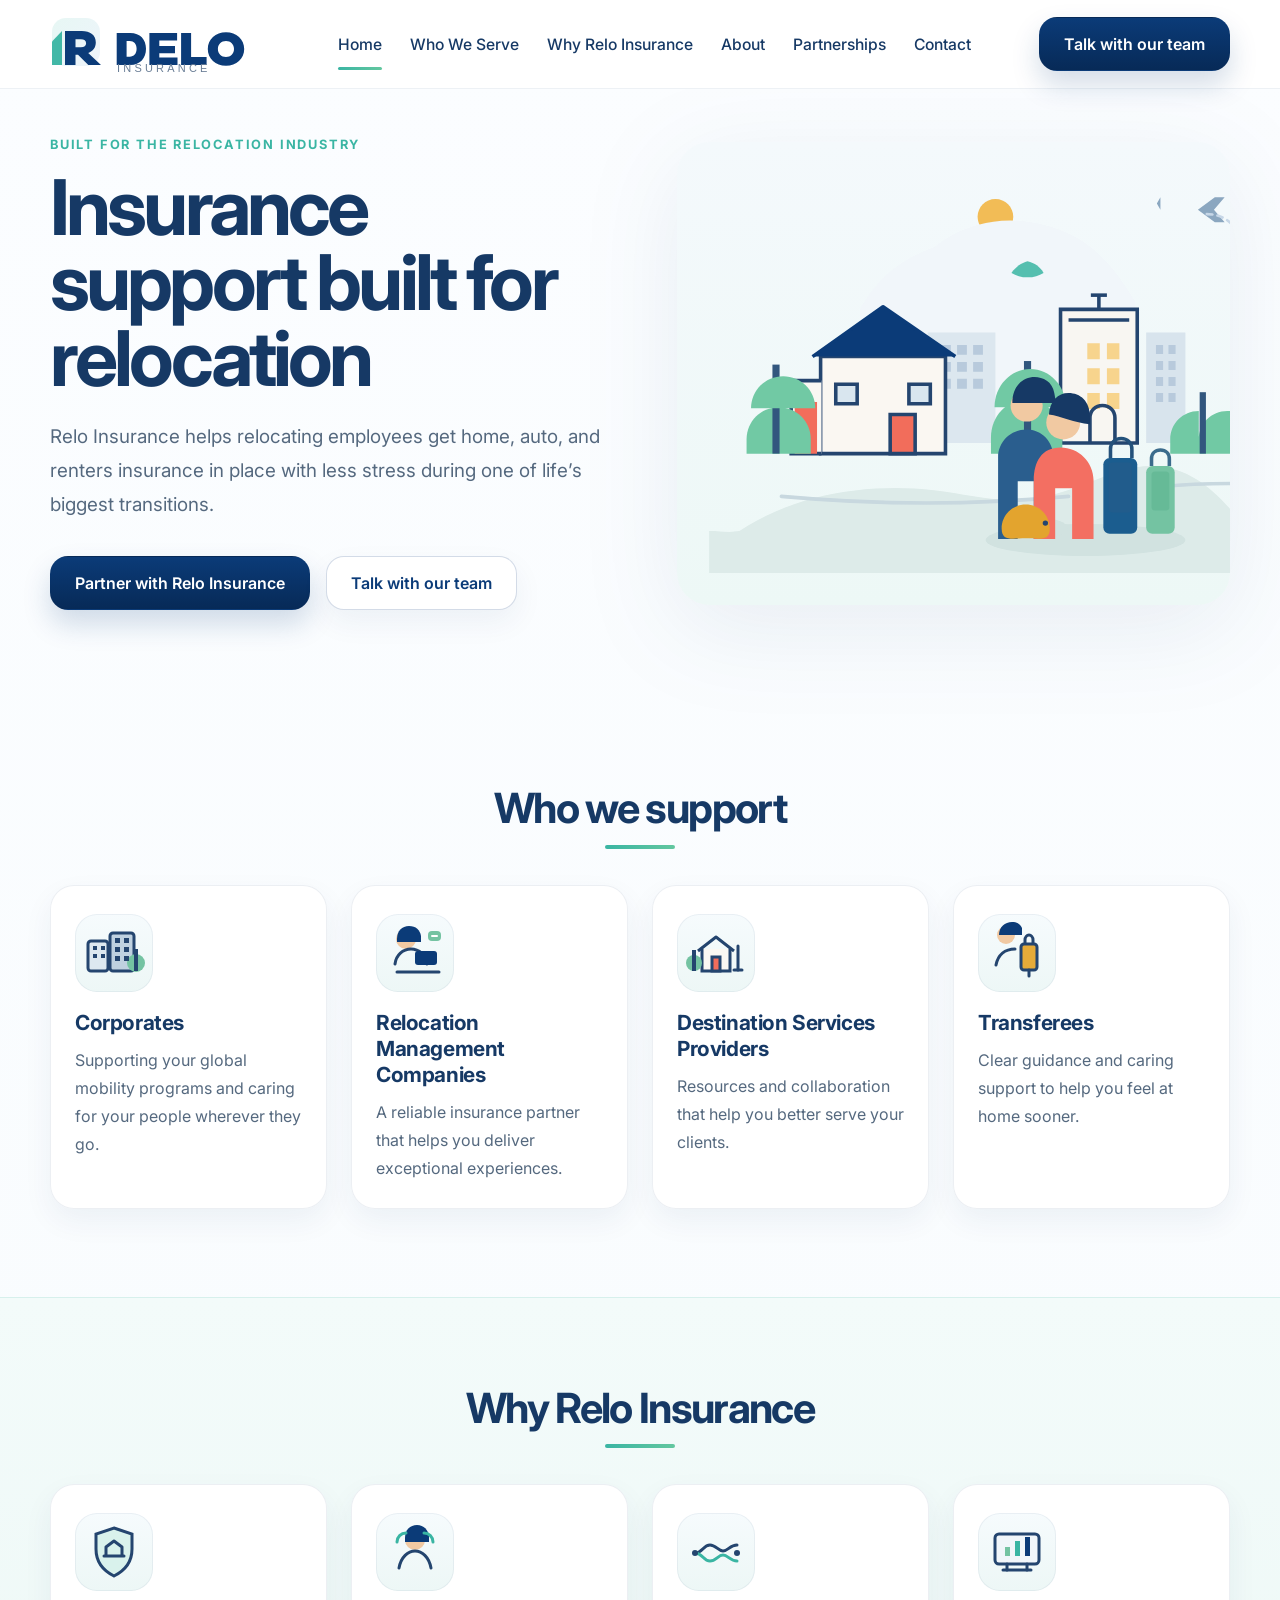
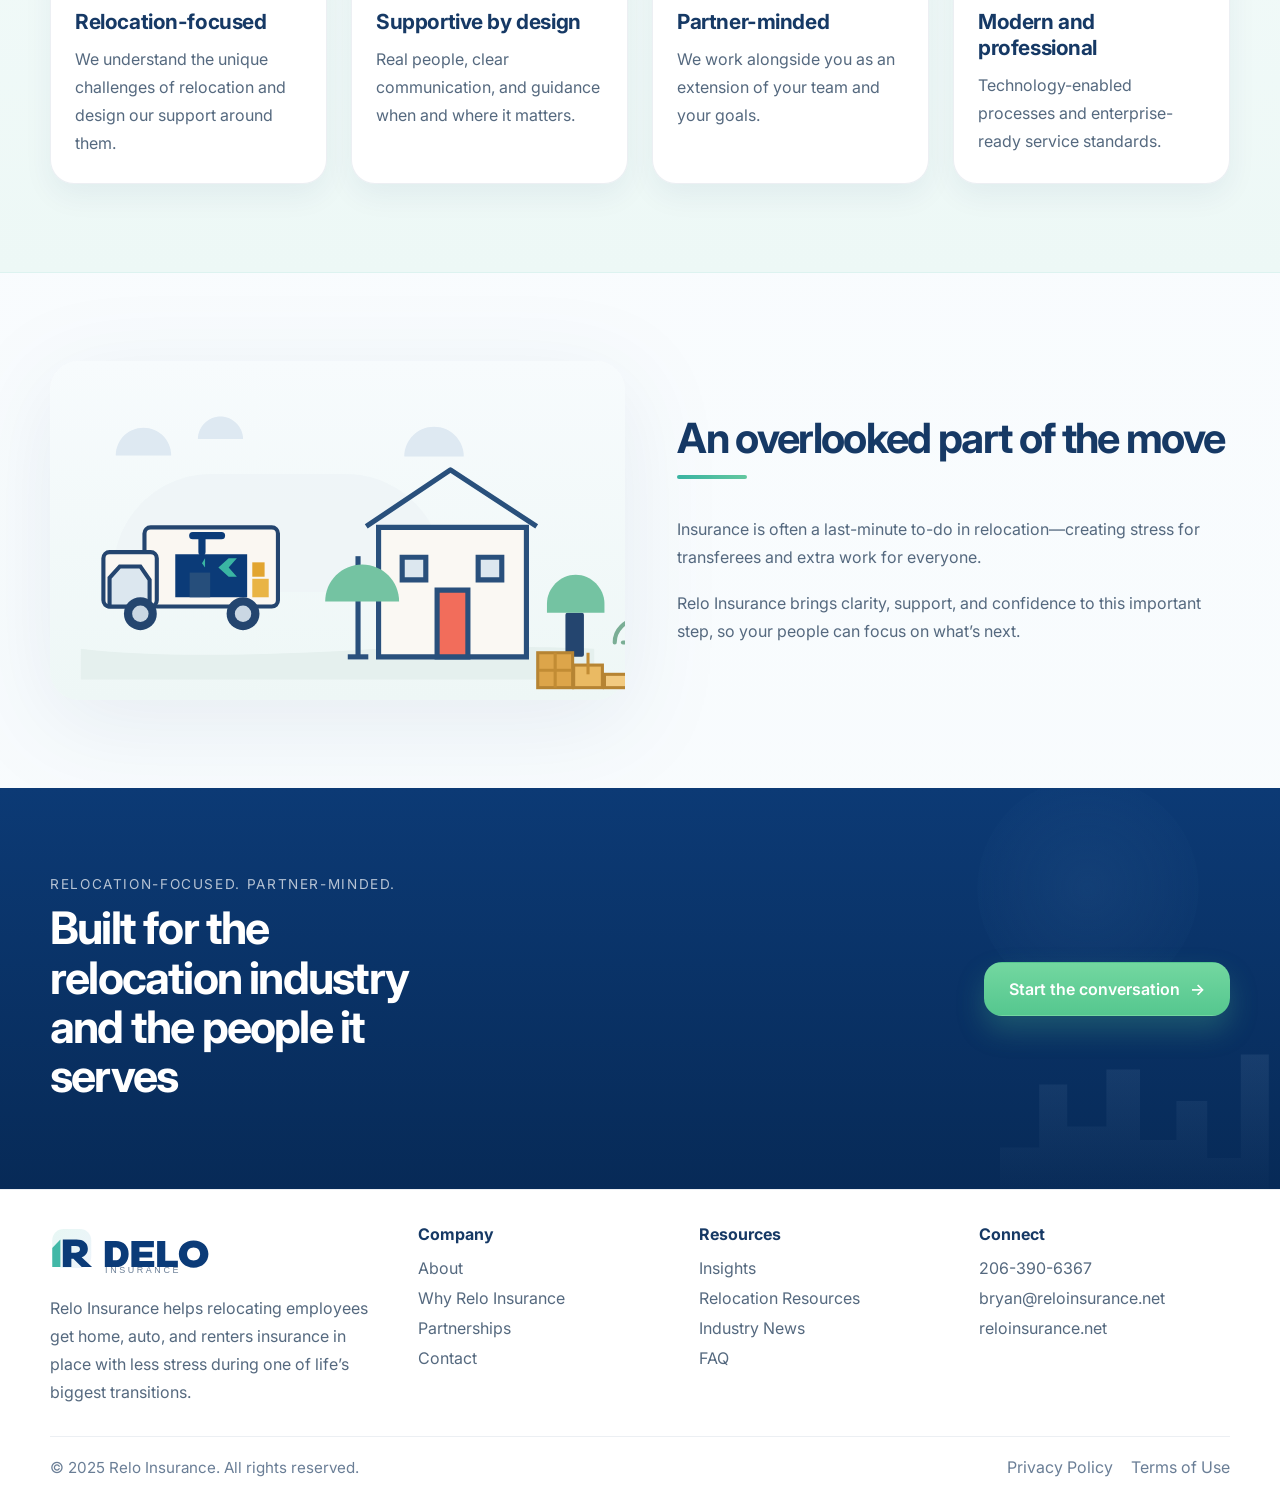
==== relo_site_mockup_pro_v7/index.html @ f41d99a3 "Add files via upload" ====
<!DOCTYPE html>

<html lang="en">
<head>
<meta charset="utf-8"/>
<meta content="width=device-width, initial-scale=1.0" name="viewport"/>
<title>Relo Insurance | Insurance support built for relocation</title>
<meta content="Relo Insurance helps relocating employees get home, auto, and renters insurance in place with less stress during one of life’s biggest transitions." name="description"/>
<meta content="#0b3b78" name="theme-color"/>
<link href="https://fonts.googleapis.com" rel="preconnect"/>
<link crossorigin="" href="https://fonts.gstatic.com" rel="preconnect"/>
<link href="https://fonts.googleapis.com/css2?family=Inter:wght@400;500;600;700;800&amp;display=swap" rel="stylesheet"/>
<link href="styles.css" rel="stylesheet"/>
</head>
<body>
<a class="skip-link" href="#main">Skip to content</a>
<header class="site-header">
<div class="container nav-shell">
<a aria-label="Relo Insurance home" class="brand" href="index.html"><img alt="Relo Insurance" height="64" src="assets/relo-logo.svg" width="220"/></a>
<nav aria-label="Primary navigation" class="main-nav">
<a class="is-active" href="index.html">Home</a>
<a href="who-we-serve.html">Who We Serve</a>
<a href="why-relo-insurance.html">Why Relo Insurance</a>
<a href="about.html">About</a>
<a href="partnerships.html">Partnerships</a>
<a href="contact.html">Contact</a>
</nav>
<div class="nav-actions">
<a class="button button-primary" href="contact.html">Talk with our team</a>
<button aria-controls="mobile-nav" aria-expanded="false" aria-label="Toggle menu" class="nav-toggle" type="button"><span></span><span></span><span></span></button>
</div>
</div>
<nav aria-label="Mobile navigation" class="mobile-nav" id="mobile-nav">
<a href="index.html">Home</a>
<a href="who-we-serve.html">Who We Serve</a>
<a href="why-relo-insurance.html">Why Relo Insurance</a>
<a href="about.html">About</a>
<a href="partnerships.html">Partnerships</a>
<a href="contact.html">Contact</a>
<a class="button button-primary mobile-button" href="contact.html">Talk with our team</a>
</nav>
</header>
<main id="main">
<section class="hero section">
<div class="container hero-grid">
<div class="hero-copy">
<p class="eyebrow">Built for the relocation industry</p>
<h1>Insurance support built for relocation</h1>
<p class="hero-text">Relo Insurance helps relocating employees get home, auto, and renters insurance in place with less stress during one of life’s biggest transitions.</p>
<div class="hero-actions">
<a class="button button-primary" href="partnerships.html">Partner with Relo Insurance</a>
<a class="button button-secondary" href="contact.html">Talk with our team</a>
</div>
</div>
<div class="hero-media"><img alt="Illustration of a relocating couple with luggage and a dog arriving in a new neighborhood" height="520" src="assets/hero-illustration.svg" width="620"/></div>
</div>
</section>
<section class="section">
<div class="container">
<header class="section-heading section-heading-center"><h2>Who we support</h2></header>
<div class="card-grid card-grid-4">
<article class="surface-card info-card"><div aria-hidden="true" class="card-icon"><svg fill="none" viewbox="0 0 72 72" xmlns="http://www.w3.org/2000/svg"><rect fill="#DDE8F0" height="30" rx="3" stroke="#24456F" stroke-width="3" width="20" x="10" y="24"></rect><rect fill="#BFD1E0" height="38" rx="3" stroke="#24456F" stroke-width="3" width="24" x="32" y="16"></rect><circle cx="58" cy="46" fill="#74C3A2" r="9"></circle><rect fill="#24456F" height="22" width="4" x="56" y="32"></rect><path d="M15 29h4v4h-4zm8 0h4v4h-4zm0 8h4v4h-4zm-8 0h4v4h-4zm22-16h5v5h-5zm9 0h5v5h-5zm-9 9h5v5h-5zm9 0h5v5h-5zm-9 9h5v5h-5zm9 0h5v5h-5z" fill="#24456F"></path></svg></div><h3>Corporates</h3><p>Supporting your global mobility programs and caring for your people wherever they go.</p></article>
<article class="surface-card info-card"><div aria-hidden="true" class="card-icon"><svg fill="none" viewbox="0 0 72 72" xmlns="http://www.w3.org/2000/svg"><circle cx="27" cy="22" fill="#F1C9A2" r="10"></circle><path d="M16 47c1-9 8-15 16-15 8 0 15 6 16 15" stroke="#24456F" stroke-linecap="round" stroke-width="3"></path><path d="M18 22c0-8 5-13 12-13 7 0 11 4 12 10v6H18v-3Z" fill="#0B3B78"></path><rect fill="#0B3B78" height="14" rx="3" width="22" x="36" y="34"></rect><path d="M18 55h42" stroke="#24456F" stroke-linecap="round" stroke-width="3"></path><rect fill="#74C3A2" height="10" rx="4" width="13" x="49" y="14"></rect><path d="M53 19h5" stroke="white" stroke-linecap="round" stroke-width="2"></path></svg></div><h3>Relocation Management Companies</h3><p>A reliable insurance partner that helps you deliver exceptional experiences.</p></article>
<article class="surface-card info-card"><div aria-hidden="true" class="card-icon"><svg fill="none" viewbox="0 0 72 72" xmlns="http://www.w3.org/2000/svg"><path d="M18 34 36 20l18 14" stroke="#24456F" stroke-linejoin="round" stroke-width="3"></path><path d="M22 32v22h28V32" fill="#FAF8F3" stroke="#24456F" stroke-width="3"></path><rect fill="#F26D5B" height="14" stroke="#24456F" stroke-width="3" width="8" x="32" y="40"></rect><circle cx="14" cy="46" fill="#74C3A2" r="8"></circle><rect fill="#24456F" height="21" width="4" x="12" y="33"></rect><path d="M58 53V29" stroke="#24456F" stroke-linecap="round" stroke-width="3"></path><path d="M54 53h8" stroke="#24456F" stroke-linecap="round" stroke-width="3"></path></svg></div><h3>Destination Services Providers</h3><p>Resources and collaboration that help you better serve your clients.</p></article>
<article class="surface-card info-card"><div aria-hidden="true" class="card-icon"><svg fill="none" viewbox="0 0 72 72" xmlns="http://www.w3.org/2000/svg"><circle cx="25" cy="18" fill="#F1C9A2" r="9"></circle><path d="M15 48c2-10 9-16 19-16" stroke="#24456F" stroke-linecap="round" stroke-width="3"></path><path d="M18 18c0-8 6-13 13-13 5 0 8 2 10 6v7H18Z" fill="#0B3B78"></path><rect fill="#E6AB39" height="26" rx="3" stroke="#24456F" stroke-width="3" width="16" x="40" y="27"></rect><path d="M44 27v-4c0-3 2-5 4-5s4 2 4 5v4" stroke="#24456F" stroke-width="3"></path><path d="M48 53v6" stroke="#24456F" stroke-linecap="round" stroke-width="3"></path></svg></div><h3>Transferees</h3><p>Clear guidance and caring support to help you feel at home sooner.</p></article>
</div>
</div>
</section>
<section class="section section-tint">
<div class="container">
<header class="section-heading section-heading-center"><h2>Why Relo Insurance</h2></header>
<div class="card-grid card-grid-4">
<article class="surface-card feature-card"><div aria-hidden="true" class="feature-icon"><svg fill="none" viewbox="0 0 72 72" xmlns="http://www.w3.org/2000/svg"><path d="M36 12 54 18v15c0 13-8 22-18 27-10-5-18-14-18-27V18l18-6Z" fill="#D9F2EC" stroke="#24456F" stroke-width="3"></path><path d="M28 40V31l8-6 8 6v9" stroke="#24456F" stroke-linejoin="round" stroke-width="3"></path><path d="M26 40h20" stroke="#24456F" stroke-linecap="round" stroke-width="3"></path></svg></div><h3>Relocation-focused</h3><p>We understand the unique challenges of relocation and design our support around them.</p></article>
<article class="surface-card feature-card"><div aria-hidden="true" class="feature-icon"><svg fill="none" viewbox="0 0 72 72" xmlns="http://www.w3.org/2000/svg"><circle cx="36" cy="24" fill="#F1C9A2" r="10"></circle><path d="M20 52c2-11 9-17 16-17s14 6 16 17" stroke="#24456F" stroke-linecap="round" stroke-width="3"></path><path d="M26 22c0-8 5-13 12-13 7 0 11 5 12 11v6H26v-4Z" fill="#0B3B78"></path><path d="M18 26c0-5 4-9 9-9" stroke="#3AB5A3" stroke-linecap="round" stroke-width="3"></path><path d="M54 26c0-5-4-9-9-9" stroke="#3AB5A3" stroke-linecap="round" stroke-width="3"></path></svg></div><h3>Supportive by design</h3><p>Real people, clear communication, and guidance when and where it matters.</p></article>
<article class="surface-card feature-card"><div aria-hidden="true" class="feature-icon"><svg fill="none" viewbox="0 0 72 72" xmlns="http://www.w3.org/2000/svg"><path d="M15 37c8 0 8-8 15-8 6 0 8 6 13 6s7-6 14-6" stroke="#24456F" stroke-linecap="round" stroke-width="3"></path><path d="M15 37c8 0 8 8 15 8 6 0 8-6 13-6s7 6 14 6" stroke="#3AB5A3" stroke-linecap="round" stroke-width="3"></path><circle cx="15" cy="37" fill="#24456F" r="3"></circle><circle cx="57" cy="37" fill="#24456F" r="3"></circle></svg></div><h3>Partner-minded</h3><p>We work alongside you as an extension of your team and your goals.</p></article>
<article class="surface-card feature-card"><div aria-hidden="true" class="feature-icon"><svg fill="none" viewbox="0 0 72 72" xmlns="http://www.w3.org/2000/svg"><rect fill="#F1F6FA" height="30" rx="4" stroke="#24456F" stroke-width="3" width="44" x="14" y="18"></rect><path d="M26 48v6" stroke="#24456F" stroke-linecap="round" stroke-width="3"></path><path d="M46 48v6" stroke="#24456F" stroke-linecap="round" stroke-width="3"></path><path d="M22 54h28" stroke="#24456F" stroke-linecap="round" stroke-width="3"></path><rect fill="#74C3A2" height="9" width="5" x="24" y="31"></rect><rect fill="#3AB5A3" height="15" width="5" x="34" y="25"></rect><rect fill="#0B3B78" height="19" width="5" x="44" y="21"></rect></svg></div><h3>Modern and professional</h3><p>Technology-enabled processes and enterprise-ready service standards.</p></article>
</div>
</div>
</section>
<section class="section">
<div class="container overview-grid">
<div class="overview-media"><img alt="Illustration of a moving truck arriving at a new home with boxes near the front door" height="330" src="assets/move-illustration.svg" width="560"/></div>
<div class="overview-copy">
<header class="section-heading"><h2>An overlooked part of the move</h2></header>
<p>Insurance is often a last-minute to-do in relocation—creating stress for transferees and extra work for everyone.</p>
<p>Relo Insurance brings clarity, support, and confidence to this important step, so your people can focus on what’s next.</p>
</div>
</div>
</section>
<section class="section section-cta">
<div class="container cta-shell">
<div class="cta-copy"><p class="cta-kicker">Relocation-focused. Partner-minded.</p><h2>Built for the relocation industry and the people it serves</h2></div>
<a class="button button-accent" href="contact.html">Start the conversation <span aria-hidden="true">→</span></a>
</div>
</section>
</main>
<footer class="site-footer">
<div class="container footer-grid">
<div class="footer-brand"><img alt="Relo Insurance" height="52" src="assets/relo-logo.svg" width="180"/><p>Relo Insurance helps relocating employees get home, auto, and renters insurance in place with less stress during one of life’s biggest transitions.</p></div>
<div><h3>Company</h3><ul><li><a href="about.html">About</a></li><li><a href="why-relo-insurance.html">Why Relo Insurance</a></li><li><a href="partnerships.html">Partnerships</a></li><li><a href="contact.html">Contact</a></li></ul></div>
<div><h3>Resources</h3><ul><li><a href="contact.html">Insights</a></li><li><a href="contact.html">Relocation Resources</a></li><li><a href="contact.html">Industry News</a></li><li><a href="contact.html">FAQ</a></li></ul></div>
<div><h3>Connect</h3><ul><li><a href="tel:+12063906367">206-390-6367</a></li><li><a href="mailto:bryan@reloinsurance.net">bryan@reloinsurance.net</a></li><li><a href="https://reloinsurance.net">reloinsurance.net</a></li></ul></div>
</div>
<div class="container footer-bottom"><p>© 2025 Relo Insurance. All rights reserved.</p><div class="footer-legal"><a href="privacy.html">Privacy Policy</a><a href="terms.html">Terms of Use</a></div></div>
</footer>
<script src="script.js"></script>
</body>
</html>
---- relo_site_mockup_pro_v7/styles.css ----
:root {
  --navy-950: #072a57;
  --navy-900: #0b3b78;
  --navy-800: #1b4f8e;
  --teal-500: #3ab5a3;
  --mint-500: #63c79f;
  --sun-500: #f2bc56;
  --text-900: #163965;
  --text-700: #55697f;
  --text-600: #6a7e96;
  --line-300: #dbe7ef;
  --bg-000: #ffffff;
  --bg-050: #f8fbfd;
  --bg-100: #f2f8fb;
  --bg-150: #eef8f6;
  --shadow-1: 0 20px 50px rgba(17, 55, 106, 0.08);
  --shadow-2: 0 12px 30px rgba(17, 55, 106, 0.06);
  --radius-xl: 32px;
  --radius-lg: 24px;
  --radius-md: 18px;
  --container: 1180px;
}

* { box-sizing: border-box; }
html { scroll-behavior: smooth; }
body {
  margin: 0;
  font-family: Inter, Arial, sans-serif;
  color: var(--text-700);
  background: linear-gradient(180deg, #fbfdff 0%, #f7fbfd 100%);
  -webkit-font-smoothing: antialiased;
  text-rendering: optimizeLegibility;
}

img { display: block; max-width: 100%; }
a { color: inherit; text-decoration: none; }
button, input, textarea { font: inherit; }

.skip-link {
  position: absolute;
  left: -9999px;
  top: 0;
}
.skip-link:focus {
  left: 16px;
  top: 16px;
  z-index: 100;
  padding: 12px 16px;
  border-radius: 12px;
  background: var(--navy-900);
  color: white;
}

.container {
  width: min(calc(100% - 40px), var(--container));
  margin: 0 auto;
}

.section { padding: 88px 0; }
.section-tight { padding: 64px 0; }
.section-tint {
  background: linear-gradient(180deg, #f3fbfa 0%, #edf8f6 100%);
  border-top: 1px solid rgba(58,181,163,0.12);
  border-bottom: 1px solid rgba(58,181,163,0.12);
}

.site-header {
  position: sticky;
  top: 0;
  z-index: 50;
  background: rgba(255,255,255,0.9);
  backdrop-filter: blur(14px);
  border-bottom: 1px solid rgba(11, 59, 120, 0.07);
}

.nav-shell {
  min-height: 88px;
  display: flex;
  align-items: center;
  justify-content: space-between;
  gap: 24px;
}

.brand img { width: 220px; height: auto; }

.main-nav {
  display: flex;
  align-items: center;
  gap: 28px;
}
.main-nav a {
  position: relative;
  color: var(--text-900);
  font-size: 0.98rem;
  font-weight: 500;
  padding: 6px 0;
}
.main-nav a::after {
  content: "";
  position: absolute;
  left: 0; right: 0; bottom: -10px;
  height: 3px;
  background: linear-gradient(90deg, var(--teal-500), var(--mint-500));
  border-radius: 999px;
  transform: scaleX(0);
  transform-origin: center;
  transition: transform 180ms ease;
}
.main-nav a:hover::after,
.main-nav a.is-active::after { transform: scaleX(1); }

.nav-actions {
  display: flex;
  align-items: center;
  gap: 14px;
}

.button {
  display: inline-flex;
  align-items: center;
  justify-content: center;
  gap: 10px;
  min-height: 54px;
  padding: 0 24px;
  border-radius: var(--radius-md);
  font-weight: 600;
  border: 1px solid transparent;
  transition: transform 180ms ease, box-shadow 180ms ease, background-color 180ms ease;
}
.button:hover { transform: translateY(-1px); }
.button-primary {
  color: white;
  background: linear-gradient(180deg, var(--navy-900), var(--navy-950));
  box-shadow: 0 14px 28px rgba(11, 59, 120, 0.18);
}
.button-secondary {
  color: var(--navy-900);
  background: white;
  border-color: rgba(11,59,120,0.18);
  box-shadow: var(--shadow-2);
}
.button-accent {
  color: white;
  background: linear-gradient(180deg, #73d7a0, #55c78f);
  box-shadow: 0 14px 28px rgba(85, 199, 143, 0.25);
}

.nav-toggle {
  display: none;
  width: 46px; height: 46px;
  border: 1px solid var(--line-300);
  background: white;
  border-radius: 14px;
  padding: 10px;
  cursor: pointer;
}
.nav-toggle span {
  display: block;
  height: 2px;
  margin: 5px 0;
  background: var(--navy-900);
}
.mobile-nav {
  display: none;
  padding: 0 20px 20px;
  background: rgba(255,255,255,0.98);
  border-bottom: 1px solid rgba(11, 59, 120, 0.08);
}
.mobile-nav.is-open { display: grid; gap: 14px; }
.mobile-nav a { color: var(--text-900); }
.mobile-button { width: 100%; }

.hero { padding-top: 48px; }
.hero-grid,
.overview-grid,
.contact-grid,
.split-grid,
.page-grid {
  display: grid;
  grid-template-columns: 1.02fr 0.98fr;
  gap: 52px;
  align-items: center;
}
.eyebrow,
.page-eyebrow {
  margin: 0 0 18px;
  font-size: 0.8rem;
  font-weight: 700;
  letter-spacing: 0.14em;
  text-transform: uppercase;
  color: var(--teal-500);
}
.hero h1,
.page-hero h1 {
  margin: 0;
  color: var(--text-900);
  font-size: clamp(3rem, 6vw, 5rem);
  line-height: 0.98;
  letter-spacing: -0.05em;
  max-width: 12ch;
}
.hero-text,
.page-hero-text,
.lead {
  margin: 24px 0 0;
  font-size: 1.18rem;
  line-height: 1.8;
  max-width: 620px;
}
.hero-actions,
.page-actions {
  display: flex;
  flex-wrap: wrap;
  gap: 16px;
  margin-top: 34px;
}
.hero-media img,
.page-hero-media img,
.overview-media img,
.panel-illustration img {
  width: 100%;
  height: auto;
  filter: drop-shadow(0 22px 48px rgba(18, 57, 101, 0.08));
}

.page-hero {
  padding-top: 42px;
}
.page-hero-shell {
  padding: 28px 0 8px;
}
.page-hero-media {
  background: linear-gradient(180deg, #f6fbfd 0%, #eef8f6 100%);
  border: 1px solid rgba(18,57,101,0.06);
  border-radius: var(--radius-xl);
  padding: 18px;
  box-shadow: var(--shadow-2);
}

.section-heading { margin-bottom: 36px; }
.section-heading h2 {
  margin: 0;
  color: var(--text-900);
  font-size: clamp(2rem, 4vw, 2.6rem);
  line-height: 1.08;
  letter-spacing: -0.04em;
}
.section-heading h2::after {
  content: "";
  display: block;
  width: 70px;
  height: 4px;
  margin-top: 14px;
  border-radius: 999px;
  background: linear-gradient(90deg, var(--teal-500), var(--mint-500));
}
.section-heading-center { text-align: center; }
.section-heading-center h2::after { margin-left: auto; margin-right: auto; }

.card-grid { display: grid; gap: 24px; }
.card-grid-4 { grid-template-columns: repeat(4, minmax(0, 1fr)); }
.card-grid-3 { grid-template-columns: repeat(3, minmax(0, 1fr)); }
.card-grid-2 { grid-template-columns: repeat(2, minmax(0, 1fr)); }

.surface-card,
.panel,
.stat-card,
.quote-card {
  background: rgba(255,255,255,0.96);
  border: 1px solid rgba(18, 57, 101, 0.08);
  border-radius: var(--radius-lg);
  box-shadow: var(--shadow-2);
}

.info-card,
.feature-card,
.value-card,
.audience-card,
.stat-card,
.quote-card,
.contact-form,
.panel { padding: 28px 24px 26px; }

.card-icon,
.feature-icon,
.value-icon,
.audience-icon {
  width: 78px; height: 78px;
  display: grid;
  place-items: center;
  margin-bottom: 18px;
  border-radius: 22px;
  background: linear-gradient(180deg, #f6fbfd, #edf7f6);
  box-shadow: inset 0 0 0 1px rgba(18, 57, 101, 0.06);
}
.card-icon svg,
.feature-icon svg,
.value-icon svg,
.audience-icon svg { width: 72px; height: 72px; }

.info-card h3,
.feature-card h3,
.value-card h3,
.audience-card h3,
.panel h3,
.stat-card h3,
.quote-card h3,
.mini-title {
  margin: 0 0 10px;
  color: var(--text-900);
  font-size: 1.3rem;
  line-height: 1.25;
  letter-spacing: -0.02em;
}
.info-card p,
.feature-card p,
.value-card p,
.audience-card p,
.overview-copy p,
.contact-copy p,
.footer-brand p,
.panel p,
.panel li,
.stat-card p,
.quote-card p,
.muted {
  margin: 0;
  font-size: 1rem;
  line-height: 1.75;
}

.overview-copy p + p,
.panel p + p,
.contact-copy p + p,
.quote-card p + p { margin-top: 18px; }

.icon-list,
.check-list,
.link-list {
  list-style: none;
  padding: 0;
  margin: 18px 0 0;
  display: grid;
  gap: 14px;
}
.check-list li,
.icon-list li {
  position: relative;
  padding-left: 30px;
}
.check-list li::before,
.icon-list li::before {
  content: "";
  position: absolute;
  left: 0;
  top: 10px;
  width: 12px;
  height: 12px;
  border-radius: 50%;
  background: linear-gradient(180deg, var(--teal-500), var(--mint-500));
  box-shadow: 0 0 0 5px rgba(58,181,163,.12);
}

.kpi-grid {
  display: grid;
  grid-template-columns: repeat(3, minmax(0,1fr));
  gap: 20px;
}
.stat-card strong {
  display: block;
  color: var(--text-900);
  font-size: 2rem;
  line-height: 1;
  letter-spacing: -0.04em;
  margin-bottom: 10px;
}

.logo-cloud {
  display: grid;
  grid-template-columns: repeat(4, minmax(0, 1fr));
  gap: 16px;
  margin-top: 24px;
}
.logo-pill {
  background: white;
  border: 1px solid rgba(18,57,101,.08);
  border-radius: 16px;
  min-height: 64px;
  display: grid;
  place-items: center;
  color: var(--text-600);
  font-weight: 600;
  box-shadow: var(--shadow-2);
}

.section-cta {
  position: relative;
  overflow: hidden;
  background:
    radial-gradient(circle at 85% 25%, rgba(44, 90, 143, 0.24) 0, rgba(44, 90, 143, 0.06) 110px, transparent 111px),
    linear-gradient(180deg, #0c3a75, #072a57);
}
.section-cta::before {
  content: "";
  position: absolute;
  right: 0;
  bottom: 0;
  width: 280px;
  height: 150px;
  background: linear-gradient(180deg, rgba(141, 170, 204, 0.18), rgba(141, 170, 204, 0.02));
  clip-path: polygon(0 100%, 0 72%, 14% 72%, 14% 30%, 24% 30%, 24% 58%, 38% 58%, 38% 20%, 50% 20%, 50% 67%, 63% 67%, 63% 41%, 74% 41%, 74% 79%, 86% 79%, 86% 10%, 96% 10%, 96% 100%);
  opacity: .7;
}
.cta-shell {
  position: relative;
  z-index: 1;
  display: flex;
  align-items: center;
  justify-content: space-between;
  gap: 28px;
}
.cta-kicker {
  margin: 0 0 12px;
  color: rgba(255,255,255,0.7);
  font-size: .85rem;
  letter-spacing: .12em;
  text-transform: uppercase;
}
.cta-copy h2 {
  margin: 0;
  color: white;
  font-size: clamp(2rem, 4vw, 2.8rem);
  line-height: 1.1;
  letter-spacing: -0.04em;
  max-width: 14ch;
}

.contact-section { background: linear-gradient(180deg, var(--bg-050), white); }
.contact-list {
  display: grid;
  gap: 14px;
  margin-top: 24px;
}
.contact-list a {
  color: var(--text-900);
  font-weight: 600;
}
.contact-form { padding: 30px; }
.field-row {
  display: grid;
  grid-template-columns: 1fr 1fr;
  gap: 18px;
}
.contact-form label {
  display: grid;
  gap: 10px;
  margin-bottom: 18px;
}
.contact-form span {
  font-weight: 600;
  color: var(--text-900);
}
.contact-form input,
.contact-form textarea {
  width: 100%;
  border: 1px solid var(--line-300);
  background: white;
  border-radius: 14px;
  padding: 14px 16px;
  color: var(--text-900);
  outline: none;
  transition: border-color 180ms ease, box-shadow 180ms ease;
}
.contact-form input:focus,
.contact-form textarea:focus {
  border-color: rgba(58,181,163,0.6);
  box-shadow: 0 0 0 4px rgba(58,181,163,0.12);
}

.site-footer {
  padding: 34px 0 22px;
  border-top: 1px solid rgba(18, 57, 101, 0.08);
  background: white;
}
.footer-grid {
  display: grid;
  grid-template-columns: 1.35fr 1fr 1fr 1fr;
  gap: 30px;
}
.footer-brand img { margin-bottom: 18px; }
.footer-brand p + p { margin-top: 16px; }
.footer-address { color: var(--text-600); }
.site-footer h3 {
  margin: 0 0 14px;
  color: var(--text-900);
  font-size: 1rem;
}
.site-footer ul {
  margin: 0;
  padding: 0;
  list-style: none;
  display: grid;
  gap: 10px;
}
.site-footer li a { color: var(--text-700); }
.footer-bottom {
  display: flex;
  align-items: center;
  justify-content: space-between;
  gap: 20px;
  margin-top: 30px;
  padding-top: 20px;
  border-top: 1px solid rgba(18, 57, 101, 0.08);
}
.footer-bottom p {
  margin: 0;
  font-size: .95rem;
  color: var(--text-600);
}
.footer-legal {
  display: flex;
  gap: 18px;
}
.footer-legal a { color: var(--text-600); }

@media (max-width: 1080px) {
  .main-nav,
  .nav-actions > .button { display: none; }
  .nav-toggle { display: block; }

  .hero-grid,
  .overview-grid,
  .contact-grid,
  .split-grid,
  .page-grid,
  .footer-grid { grid-template-columns: 1fr; }

  .card-grid-4,
  .card-grid-3,
  .kpi-grid,
  .logo-cloud { grid-template-columns: repeat(2, minmax(0, 1fr)); }
  .cta-shell { flex-direction: column; align-items: flex-start; }
}

@media (max-width: 720px) {
  .section { padding: 68px 0; }
  .container { width: min(calc(100% - 28px), var(--container)); }
  .brand img { width: 176px; }
  .hero,
  .page-hero { padding-top: 24px; }
  .hero-grid,
  .page-grid { gap: 36px; }
  .hero-text,
  .page-hero-text,
  .lead { font-size: 1.08rem; line-height: 1.7; }
  .card-grid-4,
  .card-grid-3,
  .card-grid-2,
  .field-row,
  .kpi-grid,
  .logo-cloud { grid-template-columns: 1fr; }
  .contact-form { padding: 22px; }
  .footer-bottom,
  .footer-legal { flex-direction: column; align-items: flex-start; }
  .cta-copy h2 { max-width: none; }
}
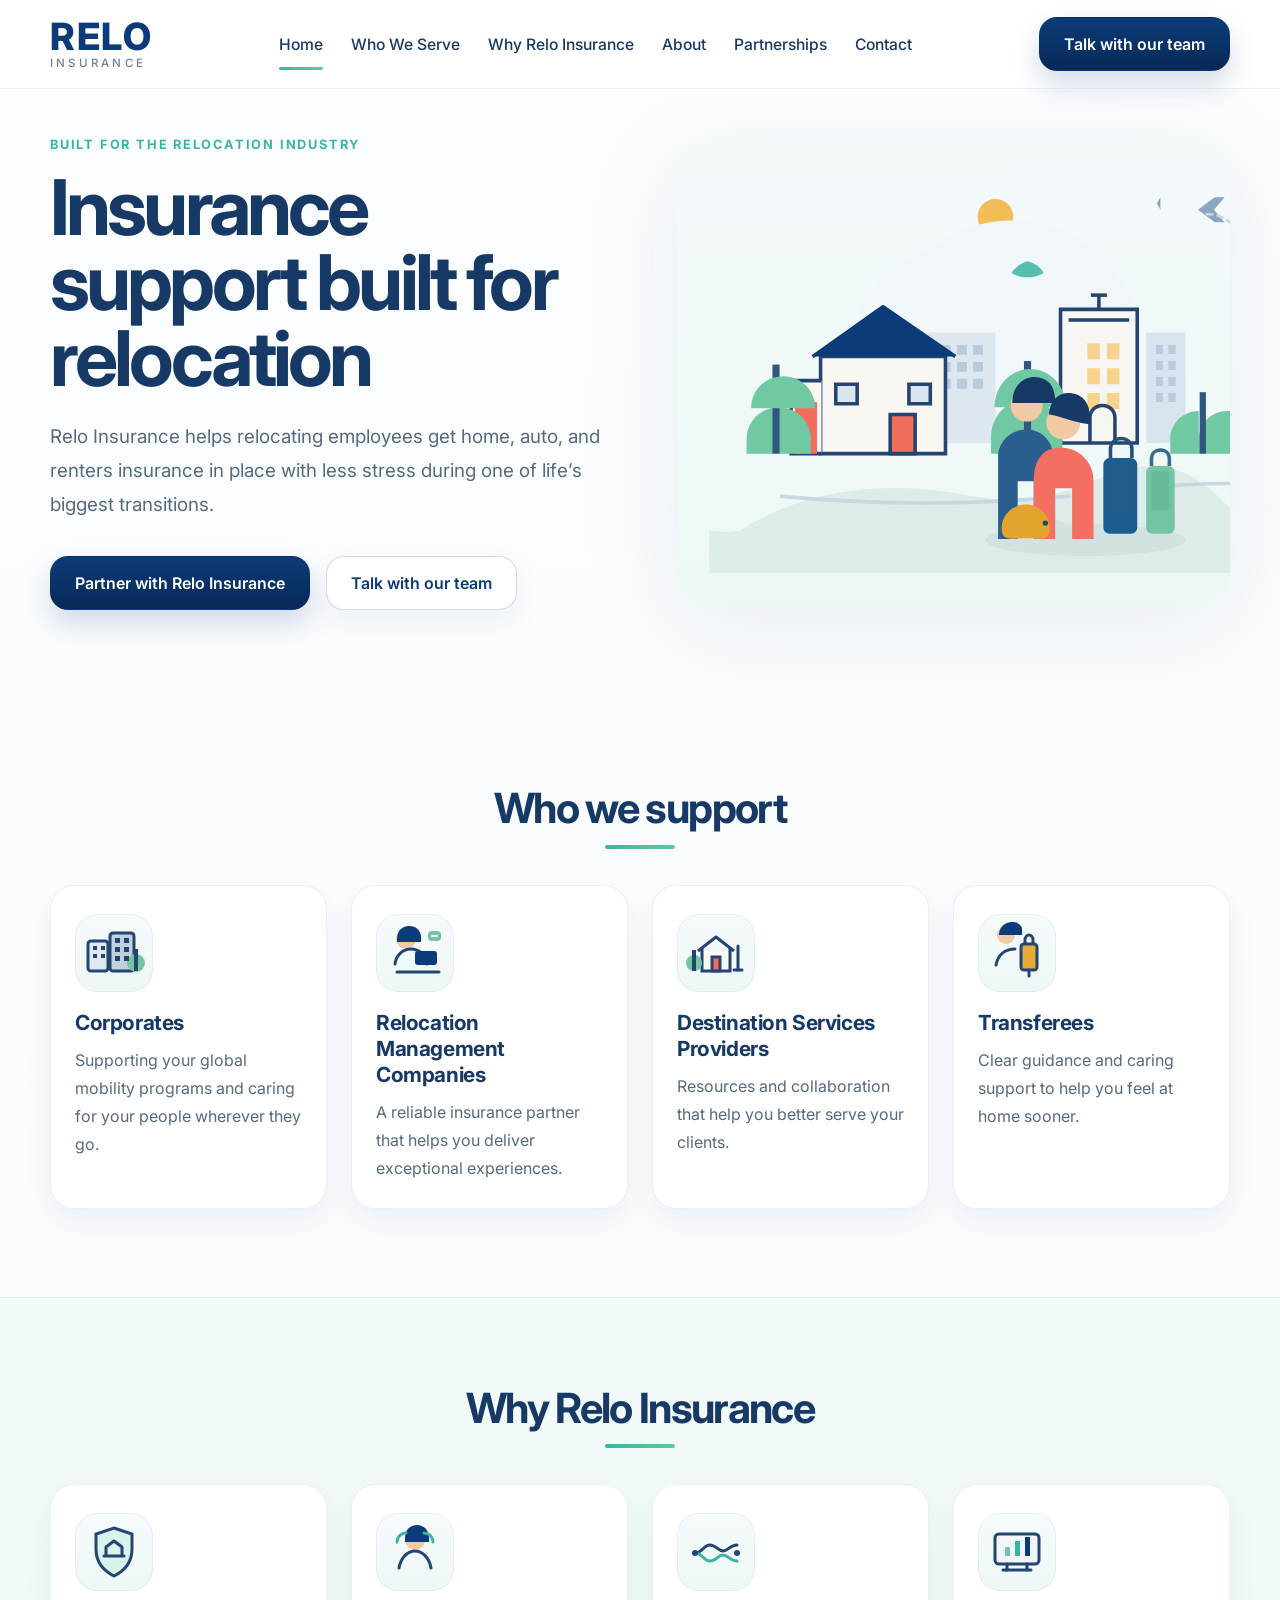
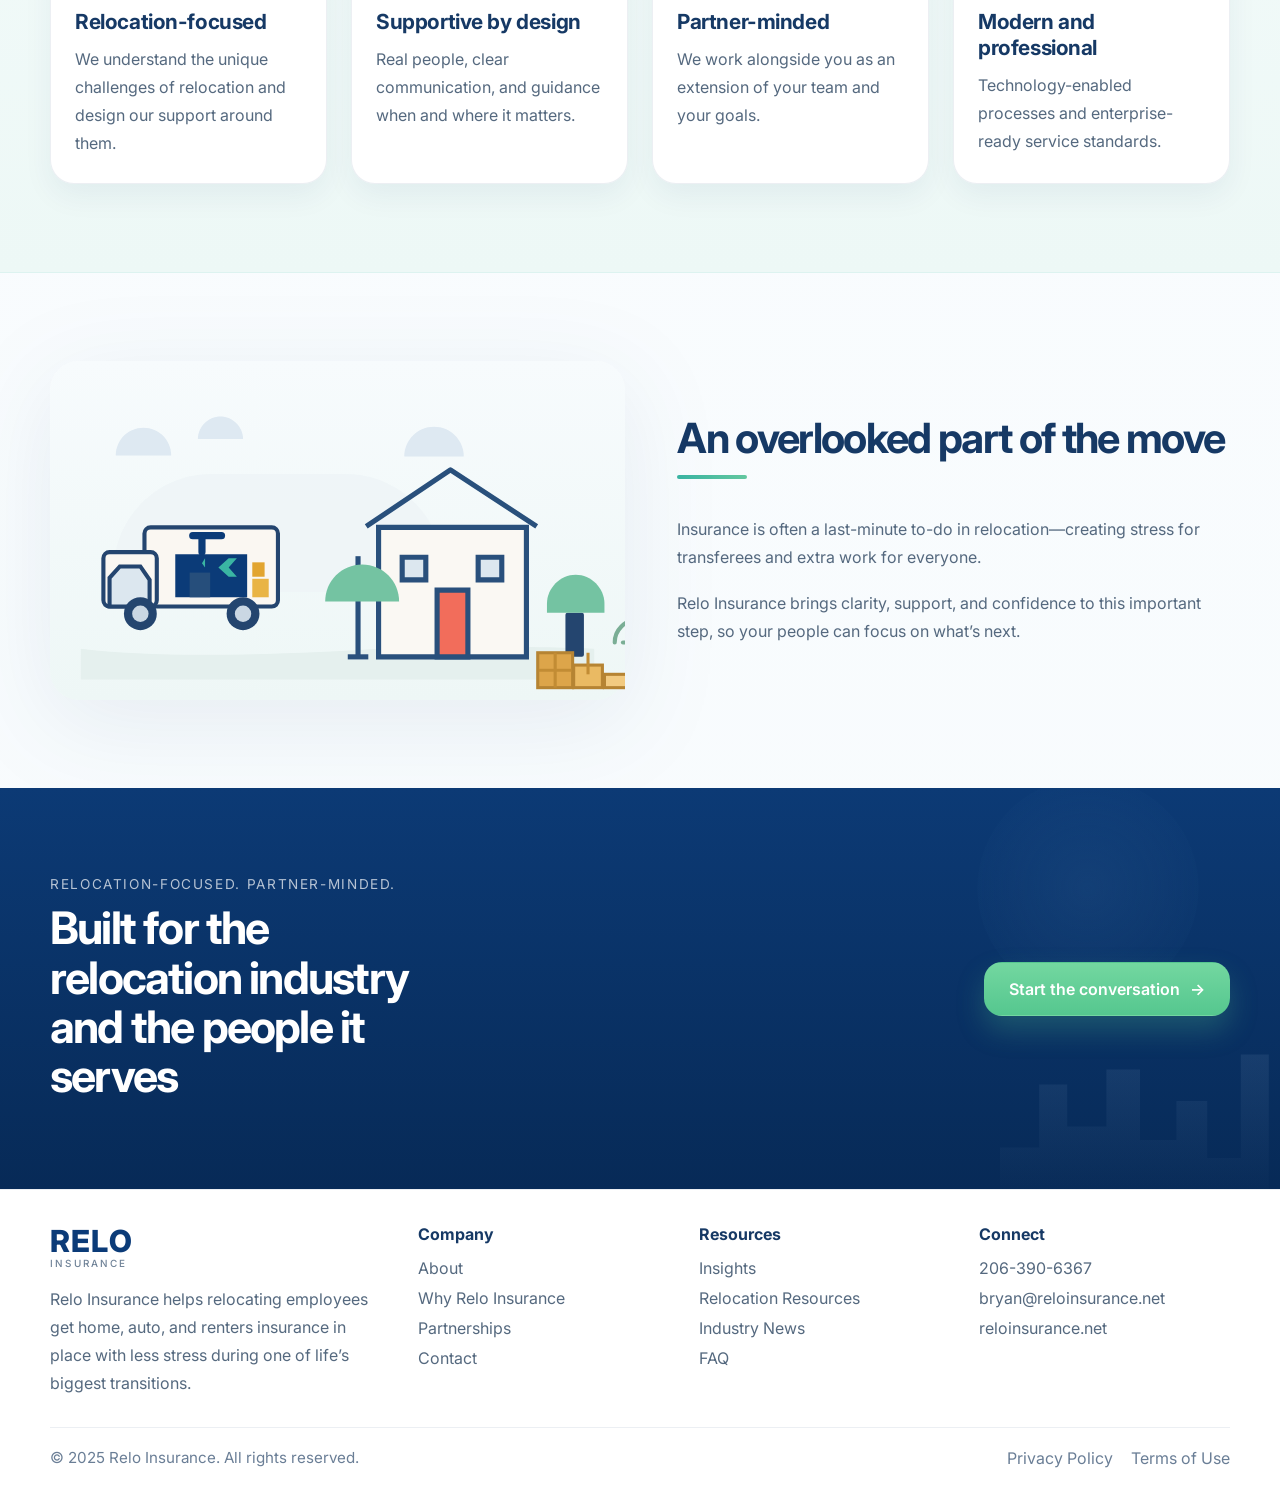
==== commit 013380e7: "Add files via upload" ====
--- a/relo_site_mockup_pro_v7/index.html
+++ b/relo_site_mockup_pro_v7/index.html
@@ -16,7 +16,7 @@
 <a class="skip-link" href="#main">Skip to content</a>
 <header class="site-header">
 <div class="container nav-shell">
-<a aria-label="Relo Insurance home" class="brand" href="index.html"><img alt="Relo Insurance" height="64" src="assets/relo-logo.svg" width="220"/></a>
+<a aria-label="Relo Insurance home" class="brand brand-textmark" href="index.html"><span class="brand-name">RELO</span><span class="brand-sub">INSURANCE</span></a>
 <nav aria-label="Primary navigation" class="main-nav">
 <a class="is-active" href="index.html">Home</a>
 <a href="who-we-serve.html">Who We Serve</a>
@@ -96,7 +96,7 @@
 </main>
 <footer class="site-footer">
 <div class="container footer-grid">
-<div class="footer-brand"><img alt="Relo Insurance" height="52" src="assets/relo-logo.svg" width="180"/><p>Relo Insurance helps relocating employees get home, auto, and renters insurance in place with less stress during one of life’s biggest transitions.</p></div>
+<div class="footer-brand"><a aria-label="Relo Insurance home" class="brand brand-textmark footer-brandmark" href="index.html"><span class="brand-name">RELO</span><span class="brand-sub">INSURANCE</span></a><p>Relo Insurance helps relocating employees get home, auto, and renters insurance in place with less stress during one of life’s biggest transitions.</p></div>
 <div><h3>Company</h3><ul><li><a href="about.html">About</a></li><li><a href="why-relo-insurance.html">Why Relo Insurance</a></li><li><a href="partnerships.html">Partnerships</a></li><li><a href="contact.html">Contact</a></li></ul></div>
 <div><h3>Resources</h3><ul><li><a href="contact.html">Insights</a></li><li><a href="contact.html">Relocation Resources</a></li><li><a href="contact.html">Industry News</a></li><li><a href="contact.html">FAQ</a></li></ul></div>
 <div><h3>Connect</h3><ul><li><a href="tel:+12063906367">206-390-6367</a></li><li><a href="mailto:bryan@reloinsurance.net">bryan@reloinsurance.net</a></li><li><a href="https://reloinsurance.net">reloinsurance.net</a></li></ul></div>
--- a/relo_site_mockup_pro_v7/styles.css
+++ b/relo_site_mockup_pro_v7/styles.css
@@ -73,6 +73,51 @@
   border-bottom: 1px solid rgba(11, 59, 120, 0.07);
 }
 
+
+.brand {
+  display: inline-flex;
+  flex-direction: column;
+  align-items: flex-start;
+  justify-content: center;
+  text-decoration: none;
+  line-height: 1;
+  flex: 0 0 auto;
+}
+
+.brand-textmark {
+  padding: 2px 0;
+}
+
+.brand-name {
+  font-family: Inter, Arial, sans-serif;
+  font-size: 2.35rem;
+  font-weight: 800;
+  letter-spacing: 0.04em;
+  color: #0B3B78;
+}
+
+.brand-sub {
+  margin-top: 2px;
+  font-family: Inter, Arial, sans-serif;
+  font-size: 0.72rem;
+  font-weight: 500;
+  letter-spacing: 0.28em;
+  color: #6F8297;
+}
+
+.footer-brandmark {
+  margin-bottom: 14px;
+}
+
+.footer-brandmark .brand-name {
+  font-size: 1.9rem;
+}
+
+.footer-brandmark .brand-sub {
+  font-size: 0.62rem;
+  letter-spacing: 0.22em;
+}
+
 .nav-shell {
   min-height: 88px;
   display: flex;
@@ -81,7 +126,7 @@
   gap: 24px;
 }
 
-.brand img { width: 220px; height: auto; }
+.brand img { display:none; }
 
 .main-nav {
   display: flex;
@@ -487,7 +532,7 @@
   grid-template-columns: 1.35fr 1fr 1fr 1fr;
   gap: 30px;
 }
-.footer-brand img { margin-bottom: 18px; }
+
 .footer-brand p + p { margin-top: 16px; }
 .footer-address { color: var(--text-600); }
 .site-footer h3 {
@@ -545,7 +590,7 @@
 @media (max-width: 720px) {
   .section { padding: 68px 0; }
   .container { width: min(calc(100% - 28px), var(--container)); }
-  .brand img { width: 176px; }
+  .brand img { display:none; }
   .hero,
   .page-hero { padding-top: 24px; }
   .hero-grid,
